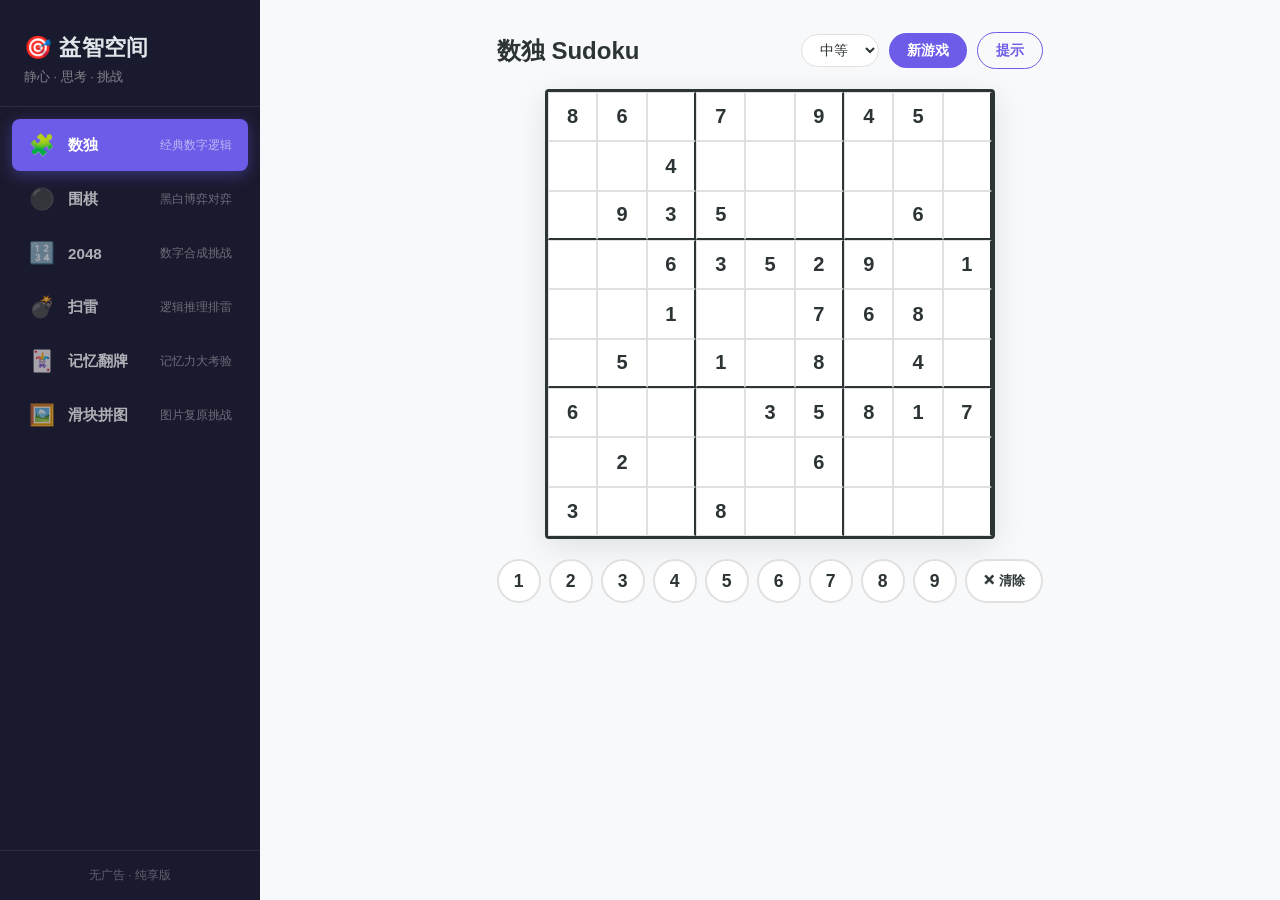
==== index.html @ 1941f1c5 "🎯 益智游戏空间：数独、围棋、2048、扫雷、记忆翻牌、滑块拼图" ====
<!DOCTYPE html>
<html lang="zh-CN">
<head>
    <meta charset="UTF-8">
    <meta name="viewport" content="width=device-width, initial-scale=1.0">
    <title>益智游戏 - 简约游戏空间</title>
    <link rel="stylesheet" href="css/style.css">
</head>
<body>
    <div class="app">
        <!-- 侧边栏 -->
        <aside class="sidebar" id="sidebar">
            <div class="sidebar-header">
                <h1 class="logo">🎯 益智空间</h1>
                <p class="subtitle">静心 · 思考 · 挑战</p>
            </div>
            <nav class="game-nav">
                <button class="game-nav-item active" data-game="sudoku">
                    <span class="nav-icon">🧩</span>
                    <span class="nav-text">数独</span>
                    <span class="nav-desc">经典数字逻辑</span>
                </button>
                <button class="game-nav-item" data-game="go">
                    <span class="nav-icon">⚫</span>
                    <span class="nav-text">围棋</span>
                    <span class="nav-desc">黑白博弈对弈</span>
                </button>
                <button class="game-nav-item" data-game="2048">
                    <span class="nav-icon">🔢</span>
                    <span class="nav-text">2048</span>
                    <span class="nav-desc">数字合成挑战</span>
                </button>
                <button class="game-nav-item" data-game="minesweeper">
                    <span class="nav-icon">💣</span>
                    <span class="nav-text">扫雷</span>
                    <span class="nav-desc">逻辑推理排雷</span>
                </button>
                <button class="game-nav-item" data-game="memory">
                    <span class="nav-icon">🃏</span>
                    <span class="nav-text">记忆翻牌</span>
                    <span class="nav-desc">记忆力大考验</span>
                </button>
                <button class="game-nav-item" data-game="puzzle">
                    <span class="nav-icon">🖼️</span>
                    <span class="nav-text">滑块拼图</span>
                    <span class="nav-desc">图片复原挑战</span>
                </button>
            </nav>
            <div class="sidebar-footer">
                <p>无广告 · 纯享版</p>
            </div>
        </aside>

        <!-- 主内容区 -->
        <main class="main">
            <!-- 移动端菜单按钮 -->
            <button class="menu-toggle" id="menuToggle" aria-label="菜单">
                <span></span><span></span><span></span>
            </button>

            <!-- 游戏容器 -->
            <div class="game-container" id="gameContainer">
                <!-- 数独 -->
                <div class="game-panel active" id="game-sudoku">
                    <div class="game-header">
                        <h2>数独 Sudoku</h2>
                        <div class="game-controls">
                            <select id="sudokuDifficulty" class="select-sm">
                                <option value="easy">简单</option>
                                <option value="medium" selected>中等</option>
                                <option value="hard">困难</option>
                            </select>
                            <button class="btn btn-primary" id="sudokuNewGame">新游戏</button>
                            <button class="btn btn-outline" id="sudokuHint">提示</button>
                        </div>
                    </div>
                    <div class="sudoku-board" id="sudokuBoard"></div>
                    <div class="sudoku-numpad" id="sudokuNumpad"></div>
                </div>

                <!-- 围棋 -->
                <div class="game-panel" id="game-go">
                    <div class="game-header">
                        <h2>围棋 Go</h2>
                        <div class="game-controls">
                            <span class="turn-indicator" id="goTurn">⚫ 黑方回合</span>
                            <span class="score" id="goScore">黑 0 : 0 白</span>
                            <button class="btn btn-outline" id="goPass">弃权</button>
                            <button class="btn btn-primary" id="goNewGame">新游戏</button>
                        </div>
                    </div>
                    <div class="go-board-wrapper">
                        <canvas id="goBoard" width="540" height="540"></canvas>
                    </div>
                </div>

                <!-- 2048 -->
                <div class="game-panel" id="game-2048">
                    <div class="game-header">
                        <h2>2048</h2>
                        <div class="game-controls">
                            <span class="score-display">🏆 <strong id="tfeScore">0</strong></span>
                            <span class="score-display">⭐ <strong id="tfeBest">0</strong></span>
                            <button class="btn btn-primary" id="tfeNewGame">新游戏</button>
                        </div>
                    </div>
                    <div class="tfe-board" id="tfeBoard"></div>
                    <p class="game-hint">使用方向键 ↑↓←→ 或滑动操作</p>
                </div>

                <!-- 扫雷 -->
                <div class="game-panel" id="game-minesweeper">
                    <div class="game-header">
                        <h2>扫雷 Minesweeper</h2>
                        <div class="game-controls">
                            <select id="msDifficulty" class="select-sm">
                                <option value="easy" selected>初级 (9×9)</option>
                                <option value="medium">中级 (16×16)</option>
                                <option value="hard">高级 (30×16)</option>
                            </select>
                            <span class="mine-count">💣 <strong id="msMinesLeft">10</strong></span>
                            <span class="timer">⏱ <strong id="msTimer">0</strong>s</span>
                            <button class="btn btn-primary" id="msNewGame">新游戏</button>
                        </div>
                    </div>
                    <div class="ms-board" id="msBoard"></div>
                </div>

                <!-- 记忆翻牌 -->
                <div class="game-panel" id="game-memory">
                    <div class="game-header">
                        <h2>记忆翻牌 Memory</h2>
                        <div class="game-controls">
                            <span class="score-display">🔄 <strong id="memMoves">0</strong> 步</span>
                            <span class="score-display">✅ <strong id="memPairs">0</strong>/8</span>
                            <button class="btn btn-primary" id="memNewGame">新游戏</button>
                        </div>
                    </div>
                    <div class="memory-board" id="memBoard"></div>
                </div>

                <!-- 滑块拼图 -->
                <div class="game-panel" id="game-puzzle">
                    <div class="game-header">
                        <h2>滑块拼图 Sliding Puzzle</h2>
                        <div class="game-controls">
                            <span class="score-display">🔄 <strong id="puzMoves">0</strong> 步</span>
                            <button class="btn btn-outline" id="puzShuffle">打乱</button>
                            <button class="btn btn-primary" id="puzNewGame">新游戏</button>
                        </div>
                    </div>
                    <div class="puzzle-board" id="puzBoard"></div>
                </div>
            </div>
        </main>
    </div>

    <script src="js/sudoku.js"></script>
    <script src="js/go.js"></script>
    <script src="js/game2048.js"></script>
    <script src="js/minesweeper.js"></script>
    <script src="js/memory.js"></script>
    <script src="js/puzzle.js"></script>
    <script src="js/main.js"></script>
</body>
</html>
---- css/style.css ----
/* === 全局重置 & 变量 === */
:root {
    --bg: #f8f9fa;
    --bg-card: #ffffff;
    --bg-sidebar: #1a1a2e;
    --text: #2d3436;
    --text-light: #636e72;
    --text-sidebar: #dfe6e9;
    --primary: #6c5ce7;
    --primary-hover: #5a4bd1;
    --accent: #a29bfe;
    --border: #e0e0e0;
    --shadow: 0 2px 12px rgba(0,0,0,0.06);
    --shadow-lg: 0 8px 32px rgba(0,0,0,0.10);
    --radius: 12px;
    --radius-sm: 8px;
    --transition: 0.2s cubic-bezier(0.4, 0, 0.2, 1);
}

* {
    margin: 0;
    padding: 0;
    box-sizing: border-box;
}

body {
    font-family: -apple-system, BlinkMacSystemFont, "Segoe UI", "PingFang SC", "Microsoft YaHei", sans-serif;
    background: var(--bg);
    color: var(--text);
    min-height: 100vh;
    overflow-x: hidden;
    -webkit-font-smoothing: antialiased;
}

/* === 布局 === */
.app {
    display: flex;
    min-height: 100vh;
}

/* === 侧边栏 === */
.sidebar {
    width: 260px;
    background: var(--bg-sidebar);
    color: var(--text-sidebar);
    display: flex;
    flex-direction: column;
    position: fixed;
    top: 0;
    left: 0;
    bottom: 0;
    z-index: 100;
    transition: transform var(--transition);
}

.sidebar-header {
    padding: 32px 24px 20px;
    border-bottom: 1px solid rgba(255,255,255,0.08);
}

.logo {
    font-size: 1.4rem;
    font-weight: 700;
    letter-spacing: 0.02em;
}

.subtitle {
    font-size: 0.8rem;
    color: rgba(255,255,255,0.45);
    margin-top: 6px;
}

.game-nav {
    flex: 1;
    padding: 12px;
    display: flex;
    flex-direction: column;
    gap: 2px;
    overflow-y: auto;
}

.game-nav-item {
    display: flex;
    align-items: center;
    gap: 12px;
    width: 100%;
    padding: 14px 16px;
    border: none;
    border-radius: var(--radius-sm);
    background: transparent;
    color: rgba(255,255,255,0.65);
    cursor: pointer;
    text-align: left;
    transition: all var(--transition);
    font-size: 0.95rem;
}

.game-nav-item:hover {
    background: rgba(255,255,255,0.08);
    color: #fff;
}

.game-nav-item.active {
    background: var(--primary);
    color: #fff;
    box-shadow: 0 4px 15px rgba(108, 92, 231, 0.4);
}

.nav-icon {
    font-size: 1.3rem;
    width: 28px;
    text-align: center;
    flex-shrink: 0;
}

.nav-text {
    font-weight: 600;
    flex-shrink: 0;
}

.nav-desc {
    font-size: 0.75rem;
    opacity: 0.55;
    margin-left: auto;
    white-space: nowrap;
}

.sidebar-footer {
    padding: 16px 24px;
    border-top: 1px solid rgba(255,255,255,0.08);
    font-size: 0.75rem;
    color: rgba(255,255,255,0.3);
    text-align: center;
}

/* === 主内容 === */
.main {
    flex: 1;
    margin-left: 260px;
    padding: 32px;
    display: flex;
    flex-direction: column;
    align-items: center;
    min-height: 100vh;
}

.menu-toggle {
    display: none;
    position: fixed;
    top: 16px;
    left: 16px;
    z-index: 200;
    width: 44px;
    height: 44px;
    border-radius: 50%;
    border: none;
    background: var(--bg-card);
    box-shadow: var(--shadow);
    cursor: pointer;
    flex-direction: column;
    align-items: center;
    justify-content: center;
    gap: 4px;
}

.menu-toggle span {
    display: block;
    width: 20px;
    height: 2px;
    background: var(--text);
    border-radius: 1px;
    transition: var(--transition);
}

/* === 游戏面板 === */
.game-panel {
    display: none;
    width: 100%;
    max-width: 600px;
    flex-direction: column;
    align-items: center;
    gap: 20px;
}

.game-panel.active {
    display: flex;
}

.game-header {
    width: 100%;
    display: flex;
    flex-wrap: wrap;
    align-items: center;
    justify-content: space-between;
    gap: 12px;
}

.game-header h2 {
    font-size: 1.5rem;
    font-weight: 700;
    color: var(--text);
}

.game-controls {
    display: flex;
    align-items: center;
    gap: 10px;
    flex-wrap: wrap;
}

.game-hint {
    font-size: 0.85rem;
    color: var(--text-light);
    text-align: center;
    margin-top: 8px;
}

/* === 按钮 === */
.btn {
    padding: 8px 18px;
    border: none;
    border-radius: 20px;
    font-size: 0.88rem;
    font-weight: 600;
    cursor: pointer;
    transition: all var(--transition);
    white-space: nowrap;
}

.btn-primary {
    background: var(--primary);
    color: #fff;
}

.btn-primary:hover {
    background: var(--primary-hover);
    transform: translateY(-1px);
    box-shadow: 0 4px 12px rgba(108, 92, 231, 0.35);
}

.btn-outline {
    background: transparent;
    color: var(--primary);
    border: 1.5px solid var(--primary);
}

.btn-outline:hover {
    background: var(--primary);
    color: #fff;
}

.select-sm {
    padding: 7px 14px;
    border-radius: 20px;
    border: 1.5px solid var(--border);
    background: var(--bg-card);
    font-size: 0.85rem;
    color: var(--text);
    cursor: pointer;
    transition: var(--transition);
}

.select-sm:focus {
    outline: none;
    border-color: var(--primary);
}

.score-display, .turn-indicator, .score, .mine-count, .timer {
    font-size: 0.88rem;
    color: var(--text-light);
    white-space: nowrap;
}

.score-display strong, .score strong, .mine-count strong, .timer strong {
    color: var(--text);
}

/* === 数独 === */
.sudoku-board {
    display: grid;
    grid-template-columns: repeat(9, 1fr);
    width: 100%;
    max-width: 450px;
    aspect-ratio: 1;
    border: 3px solid var(--text);
    border-radius: 4px;
    background: var(--bg-card);
    box-shadow: var(--shadow-lg);
}

.sudoku-cell {
    aspect-ratio: 1;
    display: flex;
    align-items: center;
    justify-content: center;
    font-size: 1.25rem;
    font-weight: 600;
    cursor: pointer;
    border: 0.5px solid var(--border);
    transition: all var(--transition);
    color: var(--text);
    user-select: none;
}

.sudoku-cell:nth-child(3n) {
    border-right: 2px solid var(--text);
}

.sudoku-cell:nth-child(n+19):nth-child(-n+27),
.sudoku-cell:nth-child(n+46):nth-child(-n+54) {
    border-bottom: 2px solid var(--text);
}

.sudoku-cell:hover {
    background: rgba(108, 92, 231, 0.08);
}

.sudoku-cell.selected {
    background: rgba(108, 92, 231, 0.18);
    box-shadow: inset 0 0 0 2px var(--primary);
}

.sudoku-cell.given {
    color: var(--text);
    font-weight: 700;
}

.sudoku-cell.same-number {
    background: rgba(108, 92, 231, 0.1);
}

.sudoku-cell.error {
    color: #e74c3c;
    background: rgba(231, 76, 60, 0.08);
}

.sudoku-cell.hint {
    animation: pulse 0.6s ease-out;
}

@keyframes pulse {
    0% { background: var(--primary); color: #fff; transform: scale(1.08); }
    100% { background: transparent; color: var(--primary); transform: scale(1); }
}

.sudoku-numpad {
    display: flex;
    gap: 8px;
    flex-wrap: wrap;
    justify-content: center;
}

.numpad-btn {
    width: 44px;
    height: 44px;
    border-radius: 50%;
    border: 2px solid var(--border);
    background: var(--bg-card);
    font-size: 1.1rem;
    font-weight: 700;
    cursor: pointer;
    transition: all var(--transition);
    color: var(--text);
}

.numpad-btn:hover {
    border-color: var(--primary);
    background: rgba(108, 92, 231, 0.06);
    transform: translateY(-2px);
}

.numpad-btn.erase {
    font-size: 0.8rem;
    width: auto;
    padding: 0 16px;
    border-radius: 22px;
}

/* === 围棋 === */
.go-board-wrapper {
    background: var(--bg-card);
    border-radius: var(--radius);
    box-shadow: var(--shadow-lg);
    padding: 16px;
    overflow: auto;
    max-width: 100%;
}

.go-board-wrapper canvas {
    display: block;
    max-width: 100%;
    height: auto;
}

/* === 2048 === */
.tfe-board {
    display: grid;
    grid-template-columns: repeat(4, 1fr);
    gap: 10px;
    width: 100%;
    max-width: 380px;
    aspect-ratio: 1;
    background: #bbada0;
    border-radius: var(--radius);
    padding: 10px;
    box-shadow: var(--shadow-lg);
}

.tfe-cell {
    aspect-ratio: 1;
    display: flex;
    align-items: center;
    justify-content: center;
    font-size: 1.5rem;
    font-weight: 700;
    border-radius: 6px;
    background: #cdc1b4;
    color: #776e65;
    transition: all 0.1s ease;
}

.tfe-cell[data-value="2"] { background: #eee4da; }
.tfe-cell[data-value="4"] { background: #ede0c8; }
.tfe-cell[data-value="8"] { background: #f2b179; color: #fff; }
.tfe-cell[data-value="16"] { background: #f59563; color: #fff; }
.tfe-cell[data-value="32"] { background: #f67c5f; color: #fff; }
.tfe-cell[data-value="64"] { background: #f65e3b; color: #fff; }
.tfe-cell[data-value="128"] { background: #edcf72; color: #fff; font-size: 1.2rem; }
.tfe-cell[data-value="256"] { background: #edcc61; color: #fff; font-size: 1.2rem; }
.tfe-cell[data-value="512"] { background: #edc850; color: #fff; font-size: 1.2rem; }
.tfe-cell[data-value="1024"] { background: #edc53f; color: #fff; font-size: 1rem; }
.tfe-cell[data-value="2048"] { background: #edc22e; color: #fff; font-size: 1rem; }

/* === 扫雷 === */
.ms-board {
    display: inline-grid;
    gap: 1px;
    background: #bdbdbd;
    border: 3px solid #7b7b7b;
    border-radius: 2px;
    box-shadow: var(--shadow-lg);
    user-select: none;
}

.ms-cell {
    width: 30px;
    height: 30px;
    display: flex;
    align-items: center;
    justify-content: center;
    font-weight: 700;
    font-size: 0.85rem;
    cursor: pointer;
    background: #c0c0c0;
    border: 2px outset #fff;
    transition: none;
}

.ms-cell:active {
    border-style: inset;
}

.ms-cell.revealed {
    background: #d0d0d0;
    border: 1px solid #999;
}

.ms-cell.flagged {
    background: #c0c0c0;
}

.ms-cell.mine {
    background: #e74c3c;
}

.ms-cell[data-count="1"] { color: #00f; }
.ms-cell[data-count="2"] { color: #008000; }
.ms-cell[data-count="3"] { color: #f00; }
.ms-cell[data-count="4"] { color: #000080; }
.ms-cell[data-count="5"] { color: #800000; }
.ms-cell[data-count="6"] { color: #008080; }
.ms-cell[data-count="7"] { color: #000; }
.ms-cell[data-count="8"] { color: #808080; }

/* === 记忆翻牌 === */
.memory-board {
    display: grid;
    grid-template-columns: repeat(4, 1fr);
    gap: 10px;
    width: 100%;
    max-width: 420px;
}

.mem-card {
    aspect-ratio: 1;
    perspective: 800px;
    cursor: pointer;
}

.mem-card-inner {
    position: relative;
    width: 100%;
    height: 100%;
    transition: transform 0.4s cubic-bezier(0.4, 0, 0.2, 1);
    transform-style: preserve-3d;
}

.mem-card.flipped .mem-card-inner {
    transform: rotateY(180deg);
}

.mem-card-front, .mem-card-back {
    position: absolute;
    inset: 0;
    backface-visibility: hidden;
    border-radius: var(--radius-sm);
    display: flex;
    align-items: center;
    justify-content: center;
    font-size: 2rem;
}

.mem-card-front {
    background: var(--primary);
    color: #fff;
    box-shadow: var(--shadow);
}

.mem-card-back {
    background: var(--bg-card);
    border: 2px solid var(--border);
    transform: rotateY(180deg);
    box-shadow: var(--shadow);
}

.mem-card.matched .mem-card-back {
    border-color: #27ae60;
    background: #eafaf1;
}

/* === 滑块拼图 === */
.puzzle-board {
    display: grid;
    grid-template-columns: repeat(4, 1fr);
    gap: 3px;
    width: 100%;
    max-width: 380px;
    aspect-ratio: 1;
    background: var(--text);
    border-radius: var(--radius);
    padding: 3px;
    box-shadow: var(--shadow-lg);
}

.puz-tile {
    aspect-ratio: 1;
    display: flex;
    align-items: center;
    justify-content: center;
    font-size: 1.4rem;
    font-weight: 700;
    border-radius: 6px;
    cursor: pointer;
    color: #fff;
    transition: all 0.12s ease;
    user-select: none;
}

.puz-tile.empty {
    background: transparent;
    cursor: default;
}

/* === 覆盖层（移动端侧边栏） === */
.overlay {
    display: none;
    position: fixed;
    inset: 0;
    background: rgba(0,0,0,0.5);
    z-index: 99;
}

.overlay.active {
    display: block;
}

/* === 响应式 === */
@media (max-width: 768px) {
    .sidebar {
        transform: translateX(-100%);
    }

    .sidebar.open {
        transform: translateX(0);
    }

    .main {
        margin-left: 0;
        padding: 20px 12px;
    }

    .menu-toggle {
        display: flex;
    }

    .game-nav-item .nav-desc {
        display: none;
    }

    .game-header {
        flex-direction: column;
        align-items: flex-start;
    }

    .sudoku-board {
        max-width: 100%;
    }

    .sudoku-cell {
        font-size: 1rem;
    }

    .ms-cell {
        width: 24px;
        height: 24px;
        font-size: 0.7rem;
    }

    .tfe-cell {
        font-size: 1.1rem;
    }

    .game-panel {
        padding-top: 20px;
    }
}

@media (max-width: 400px) {
    .main {
        padding: 12px 6px;
    }

    .numpad-btn {
        width: 36px;
        height: 36px;
        font-size: 0.95rem;
    }

    .ms-cell {
        width: 20px;
        height: 20px;
        font-size: 0.65rem;
    }
}
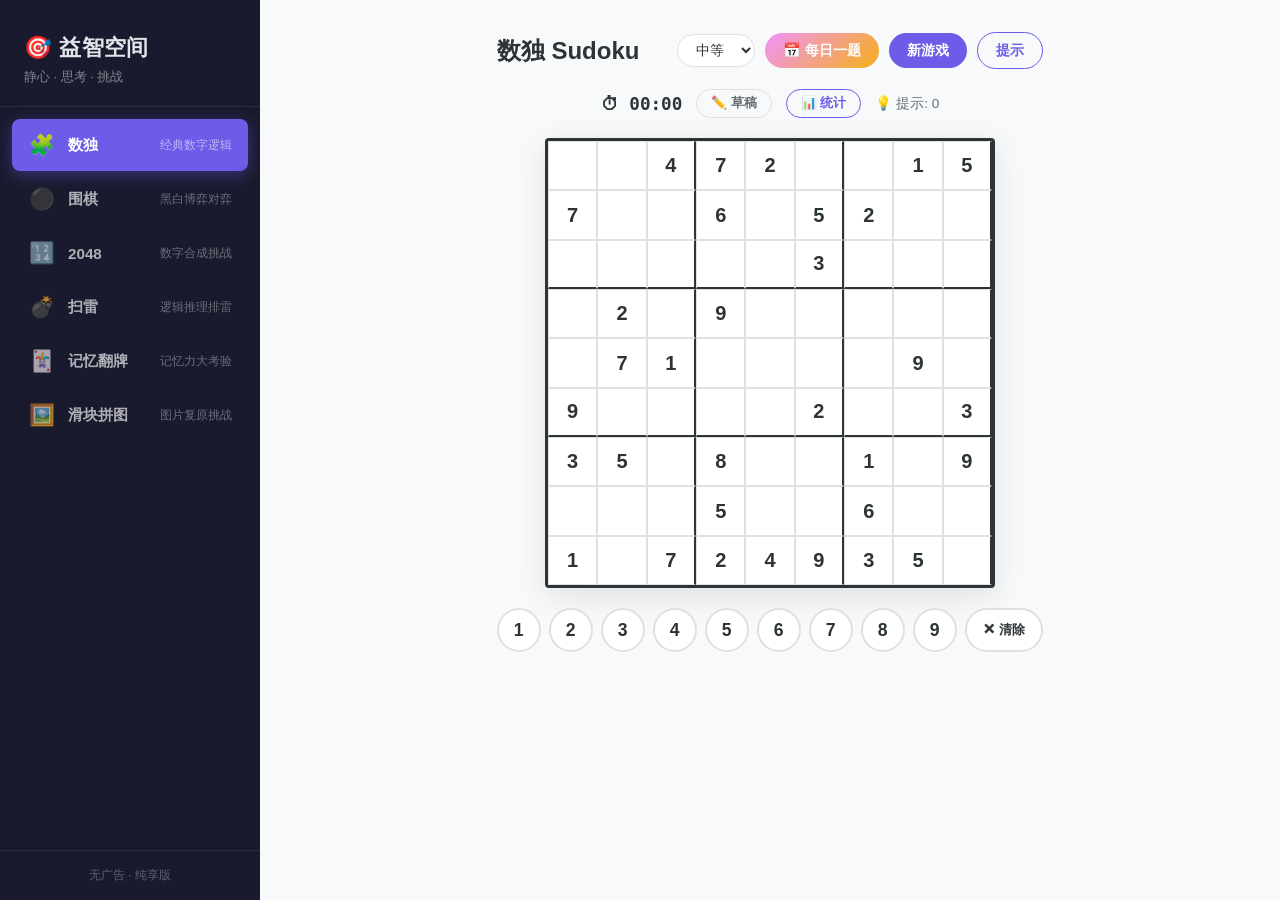
==== commit 7e724c23: "✨ 数独大升级：草稿模式、六级难度、每日一题、计时器、统计面板" ====
--- a/index.html
+++ b/index.html
@@ -66,16 +66,59 @@
                         <h2>数独 Sudoku</h2>
                         <div class="game-controls">
                             <select id="sudokuDifficulty" class="select-sm">
+                                <option value="very_easy">入门</option>
                                 <option value="easy">简单</option>
                                 <option value="medium" selected>中等</option>
                                 <option value="hard">困难</option>
+                                <option value="expert">专家</option>
+                                <option value="master">大师</option>
                             </select>
+                            <button class="btn btn-accent" id="sudokuDaily">📅 每日一题</button>
                             <button class="btn btn-primary" id="sudokuNewGame">新游戏</button>
                             <button class="btn btn-outline" id="sudokuHint">提示</button>
                         </div>
                     </div>
+                    <div class="sudoku-info">
+                        <span class="timer-display" id="sudokuTimerDisplay">⏱ <strong id="sudokuTimer">00:00</strong></span>
+                        <button class="btn btn-sm btn-draft" id="sudokuDraftToggle">✏️ 草稿</button>
+                        <button class="btn btn-sm btn-outline" id="sudokuStatsBtn">📊 统计</button>
+                        <span class="hint-count" id="sudokuHintCount">💡 提示: 0</span>
+                    </div>
                     <div class="sudoku-board" id="sudokuBoard"></div>
                     <div class="sudoku-numpad" id="sudokuNumpad"></div>
+                </div>
+
+                <!-- 统计弹窗 -->
+                <div class="stats-modal" id="sudokuStatsModal">
+                    <div class="stats-overlay"></div>
+                    <div class="stats-panel">
+                        <div class="stats-header">
+                            <h3>📊 数独统计</h3>
+                            <button class="stats-close-btn" id="statsClose">✕</button>
+                        </div>
+                        <div class="stats-summary">
+                            <div class="stat-item">
+                                <span class="stat-value" id="statTotal">0</span>
+                                <span class="stat-label">完成数</span>
+                            </div>
+                            <div class="stat-item">
+                                <span class="stat-value" id="statBestTime">--:--</span>
+                                <span class="stat-label">最佳时间</span>
+                            </div>
+                            <div class="stat-item">
+                                <span class="stat-value" id="statAvgTime">--:--</span>
+                                <span class="stat-label">平均时间</span>
+                            </div>
+                            <div class="stat-item">
+                                <span class="stat-value" id="statStreak">0</span>
+                                <span class="stat-label">连续天数</span>
+                            </div>
+                        </div>
+                        <h4>最近记录</h4>
+                        <div class="stats-history" id="statsHistory">
+                            <p class="stats-empty">暂无记录，快去挑战吧！</p>
+                        </div>
+                    </div>
                 </div>
 
                 <!-- 围棋 -->
--- a/css/style.css
+++ b/css/style.css
@@ -376,6 +376,234 @@
     border-radius: 22px;
 }
 
+/* === 数独增强 === */
+.sudoku-info {
+    width: 100%;
+    display: flex;
+    align-items: center;
+    justify-content: center;
+    gap: 14px;
+    flex-wrap: wrap;
+}
+
+.timer-display {
+    font-size: 1.1rem;
+    font-weight: 600;
+    color: var(--text);
+    font-variant-numeric: tabular-nums;
+    font-family: "SF Mono", "Cascadia Code", "Consolas", monospace;
+}
+
+.timer-display.running {
+    color: var(--primary);
+}
+
+.hint-count {
+    font-size: 0.85rem;
+    color: var(--text-light);
+}
+
+.btn-accent {
+    background: linear-gradient(135deg, #f093fb, #f5af19);
+    color: #fff;
+    border: none;
+}
+
+.btn-accent:hover {
+    transform: translateY(-1px);
+    box-shadow: 0 4px 15px rgba(240, 147, 251, 0.4);
+}
+
+.btn-sm {
+    padding: 5px 14px;
+    font-size: 0.8rem;
+    border-radius: 16px;
+}
+
+.btn-draft {
+    background: transparent;
+    color: var(--text-light);
+    border: 1.5px solid var(--border);
+    transition: all var(--transition);
+}
+
+.btn-draft:hover {
+    border-color: var(--primary);
+    color: var(--primary);
+}
+
+.btn-draft.active {
+    background: #fff3cd;
+    color: #856404;
+    border-color: #ffc107;
+}
+
+/* 草稿数字 */
+.sudoku-cell .draft-grid {
+    display: grid;
+    grid-template-columns: repeat(3, 1fr);
+    grid-template-rows: repeat(3, 1fr);
+    width: 100%;
+    height: 100%;
+    padding: 1px;
+}
+
+.sudoku-cell .draft-num {
+    display: flex;
+    align-items: center;
+    justify-content: center;
+    font-size: 0.45rem;
+    font-weight: 500;
+    color: #888;
+    line-height: 1;
+}
+
+/* === 统计弹窗 === */
+.stats-modal {
+    display: none;
+    position: fixed;
+    inset: 0;
+    z-index: 300;
+    align-items: center;
+    justify-content: center;
+}
+
+.stats-modal.open {
+    display: flex;
+}
+
+.stats-overlay {
+    position: absolute;
+    inset: 0;
+    background: rgba(0,0,0,0.4);
+    backdrop-filter: blur(2px);
+}
+
+.stats-panel {
+    position: relative;
+    background: var(--bg-card);
+    border-radius: var(--radius);
+    box-shadow: var(--shadow-lg);
+    padding: 28px;
+    width: 90%;
+    max-width: 420px;
+    max-height: 80vh;
+    overflow-y: auto;
+    z-index: 1;
+    animation: slideUp 0.25s ease-out;
+}
+
+@keyframes slideUp {
+    from { opacity: 0; transform: translateY(20px); }
+    to { opacity: 1; transform: translateY(0); }
+}
+
+.stats-header {
+    display: flex;
+    align-items: center;
+    justify-content: space-between;
+    margin-bottom: 20px;
+}
+
+.stats-header h3 {
+    font-size: 1.2rem;
+}
+
+.stats-close-btn {
+    width: 32px;
+    height: 32px;
+    border-radius: 50%;
+    border: none;
+    background: var(--bg);
+    font-size: 1rem;
+    cursor: pointer;
+    display: flex;
+    align-items: center;
+    justify-content: center;
+    color: var(--text-light);
+    transition: var(--transition);
+}
+
+.stats-close-btn:hover {
+    background: #e74c3c;
+    color: #fff;
+}
+
+.stats-summary {
+    display: grid;
+    grid-template-columns: repeat(4, 1fr);
+    gap: 10px;
+    margin-bottom: 20px;
+}
+
+.stat-item {
+    text-align: center;
+    padding: 12px 6px;
+    background: var(--bg);
+    border-radius: var(--radius-sm);
+}
+
+.stat-value {
+    display: block;
+    font-size: 1.3rem;
+    font-weight: 700;
+    color: var(--primary);
+    font-family: "SF Mono", "Cascadia Code", "Consolas", monospace;
+}
+
+.stat-label {
+    display: block;
+    font-size: 0.7rem;
+    color: var(--text-light);
+    margin-top: 2px;
+}
+
+.stats-panel h4 {
+    font-size: 0.9rem;
+    margin-bottom: 8px;
+    color: var(--text);
+}
+
+.stats-history {
+    display: flex;
+    flex-direction: column;
+    gap: 6px;
+}
+
+.stats-empty {
+    text-align: center;
+    color: var(--text-light);
+    font-size: 0.85rem;
+    padding: 20px;
+}
+
+.stat-record {
+    display: flex;
+    align-items: center;
+    justify-content: space-between;
+    padding: 8px 12px;
+    background: var(--bg);
+    border-radius: 6px;
+    font-size: 0.82rem;
+}
+
+.stat-record .rec-date {
+    color: var(--text-light);
+}
+
+.stat-record .rec-time {
+    font-weight: 700;
+    font-family: "SF Mono", "Cascadia Code", "Consolas", monospace;
+    color: var(--primary);
+}
+
+.stat-record .rec-diff {
+    font-size: 0.7rem;
+    padding: 2px 8px;
+    border-radius: 10px;
+    background: var(--border);
+}
+
 /* === 围棋 === */
 .go-board-wrapper {
     background: var(--bg-card);
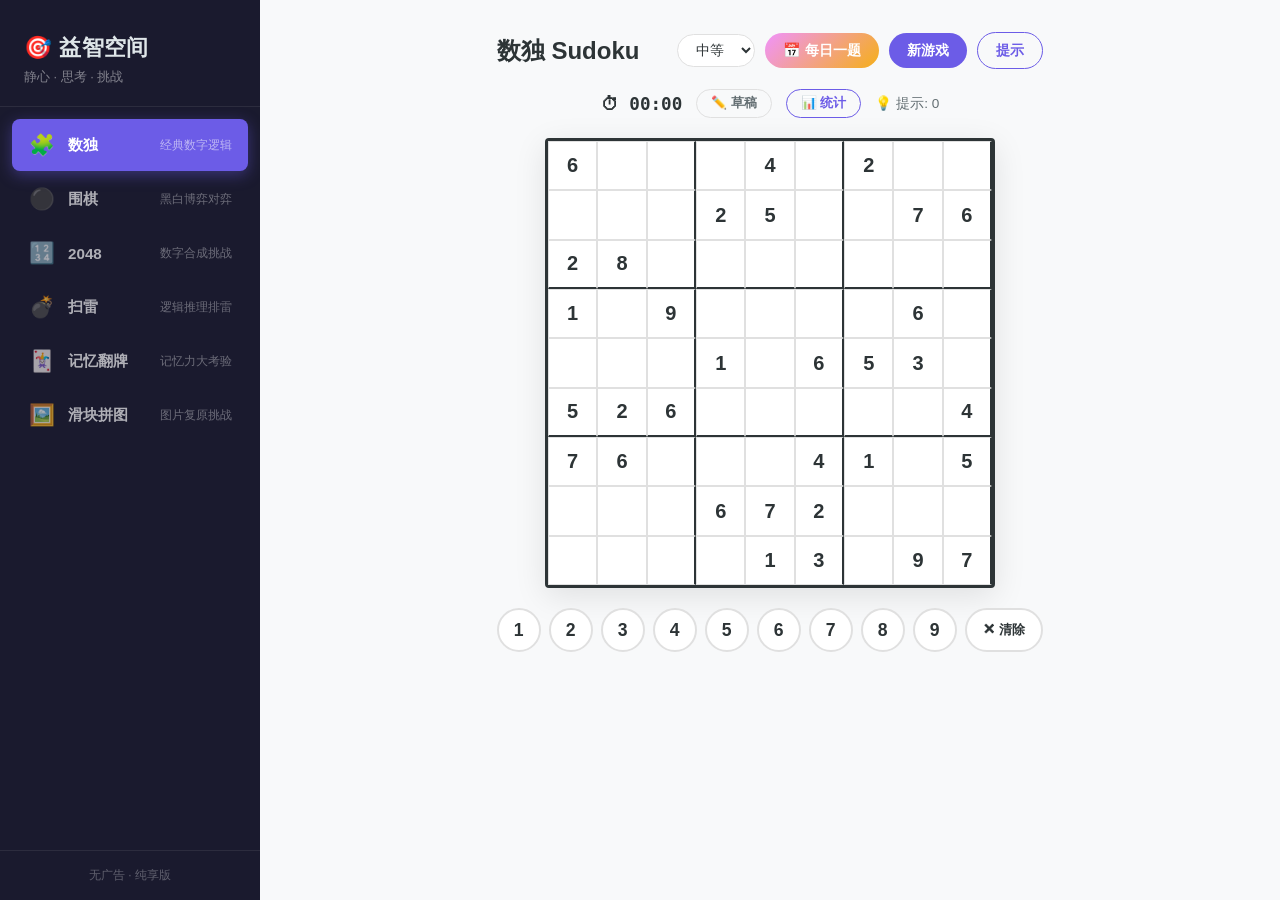
==== commit f4ab3d51: "🎯 围棋大升级：残局练习(12题)、AI对战(Monte Carlo)、胜率显示、AI提示、13x13/19x19棋盘" ====
--- a/index.html
+++ b/index.html
@@ -125,15 +125,76 @@
                 <div class="game-panel" id="game-go">
                     <div class="game-header">
                         <h2>围棋 Go</h2>
-                        <div class="game-controls">
-                            <span class="turn-indicator" id="goTurn">⚫ 黑方回合</span>
-                            <span class="score" id="goScore">黑 0 : 0 白</span>
-                            <button class="btn btn-outline" id="goPass">弃权</button>
-                            <button class="btn btn-primary" id="goNewGame">新游戏</button>
-                        </div>
-                    </div>
-                    <div class="go-board-wrapper">
-                        <canvas id="goBoard" width="540" height="540"></canvas>
+                        <div class="go-tabs">
+                            <button class="go-tab active" data-gotab="practice">📚 残局练习</button>
+                            <button class="go-tab" data-gotab="ai">🤖 AI 对战</button>
+                            <button class="go-tab" data-gotab="pvp">👥 双人对弈</button>
+                        </div>
+                    </div>
+
+                    <!-- 残局练习面板 -->
+                    <div class="go-sub-panel active" id="goPanelPractice">
+                        <div class="practice-header">
+                            <span class="practice-title" id="practiceTitle">题目 1/12</span>
+                            <span class="practice-desc" id="practiceDesc">黑先，请吃掉白棋</span>
+                            <div class="practice-nav">
+                                <button class="btn btn-sm btn-outline" id="goPrevPuzzle">◀ 上一题</button>
+                                <button class="btn btn-sm btn-outline" id="goNextPuzzle">下一题 ▶</button>
+                                <button class="btn btn-sm btn-outline" id="goResetPuzzle">🔄 重置</button>
+                            </div>
+                            <span class="practice-result" id="practiceResult"></span>
+                        </div>
+                        <div class="go-board-wrapper">
+                            <canvas id="goPracticeBoard" width="540" height="540"></canvas>
+                        </div>
+                    </div>
+
+                    <!-- AI 对战面板 -->
+                    <div class="go-sub-panel" id="goPanelAI">
+                        <div class="go-controls-row">
+                            <span class="turn-indicator" id="goAITurn">🤖 AI 思考中...</span>
+                            <div class="go-winrate" id="goWinRate">
+                                <span class="wr-bar"><span class="wr-fill" id="wrBlackBar" style="width:50%"></span></span>
+                                <span class="wr-text">⚫ <strong id="wrBlack">50%</strong> : <strong id="wrWhite">50%</strong> ⚪</span>
+                            </div>
+                        </div>
+                        <div class="go-controls-row">
+                            <span class="score" id="goAIScore">黑 0 : 0 白</span>
+                            <select id="goBoardSize" class="select-sm">
+                                <option value="9">9×9 棋盘</option>
+                                <option value="13" selected>13×13 棋盘</option>
+                                <option value="19">19×19 棋盘</option>
+                            </select>
+                            <select id="goAIColor" class="select-sm">
+                                <option value="black">我执黑</option>
+                                <option value="white" selected>我执白</option>
+                            </select>
+                            <button class="btn btn-sm btn-outline" id="goAIHint">💡 AI 提示</button>
+                            <button class="btn btn-sm btn-outline" id="goAIPass">弃权</button>
+                            <button class="btn btn-sm btn-primary" id="goAINewGame">新游戏</button>
+                        </div>
+                        <div class="go-hint-display" id="goHintDisplay" style="display:none"></div>
+                        <div class="go-board-wrapper">
+                            <canvas id="goAIBoard" width="650" height="650"></canvas>
+                        </div>
+                    </div>
+
+                    <!-- 双人对弈面板 -->
+                    <div class="go-sub-panel" id="goPanelPVP">
+                        <div class="go-controls-row">
+                            <span class="turn-indicator" id="goPVPTurn">⚫ 黑方回合</span>
+                            <span class="score" id="goPVPScore">黑 0 : 0 白</span>
+                            <select id="goPVPSize" class="select-sm">
+                                <option value="9" selected>9×9</option>
+                                <option value="13">13×13</option>
+                                <option value="19">19×19</option>
+                            </select>
+                            <button class="btn btn-sm btn-outline" id="goPVPPass">弃权</button>
+                            <button class="btn btn-sm btn-primary" id="goPVPNewGame">新游戏</button>
+                        </div>
+                        <div class="go-board-wrapper">
+                            <canvas id="goPVPBoard" width="540" height="540"></canvas>
+                        </div>
                     </div>
                 </div>
 
--- a/css/style.css
+++ b/css/style.css
@@ -605,6 +605,137 @@
 }
 
 /* === 围棋 === */
+.go-tabs {
+    display: flex;
+    gap: 4px;
+    background: var(--bg);
+    border-radius: 22px;
+    padding: 4px;
+}
+
+.go-tab {
+    padding: 8px 18px;
+    border: none;
+    border-radius: 18px;
+    font-size: 0.88rem;
+    font-weight: 600;
+    cursor: pointer;
+    background: transparent;
+    color: var(--text-light);
+    transition: all var(--transition);
+    white-space: nowrap;
+}
+
+.go-tab.active {
+    background: var(--primary);
+    color: #fff;
+    box-shadow: 0 2px 8px rgba(108,92,231,0.3);
+}
+
+.go-tab:hover:not(.active) {
+    color: var(--text);
+    background: rgba(108,92,231,0.06);
+}
+
+.go-sub-panel {
+    display: none;
+    width: 100%;
+    flex-direction: column;
+    align-items: center;
+    gap: 14px;
+}
+
+.go-sub-panel.active {
+    display: flex;
+}
+
+.go-controls-row {
+    width: 100%;
+    display: flex;
+    align-items: center;
+    justify-content: center;
+    gap: 10px;
+    flex-wrap: wrap;
+}
+
+/* 胜率条 */
+.go-winrate {
+    display: flex;
+    flex-direction: column;
+    align-items: center;
+    gap: 4px;
+}
+
+.wr-bar {
+    width: 160px;
+    height: 8px;
+    border-radius: 4px;
+    background: #ddd;
+    overflow: hidden;
+    display: flex;
+}
+
+.wr-fill {
+    height: 100%;
+    background: #333;
+    transition: width 0.5s ease;
+}
+
+.wr-text {
+    font-size: 0.78rem;
+    color: var(--text-light);
+    font-weight: 600;
+}
+
+.wr-text strong {
+    color: var(--text);
+}
+
+/* 残局练习 */
+.practice-header {
+    display: flex;
+    flex-direction: column;
+    align-items: center;
+    gap: 8px;
+    width: 100%;
+}
+
+.practice-title {
+    font-size: 1rem;
+    font-weight: 700;
+    color: var(--primary);
+}
+
+.practice-desc {
+    font-size: 0.9rem;
+    color: var(--text-light);
+}
+
+.practice-nav {
+    display: flex;
+    gap: 8px;
+}
+
+.practice-result {
+    font-size: 1rem;
+    font-weight: 700;
+    min-height: 28px;
+}
+
+.practice-result.success { color: #27ae60; }
+.practice-result.fail { color: #e74c3c; }
+
+/* AI 提示显示 */
+.go-hint-display {
+    font-size: 0.85rem;
+    color: var(--text-light);
+    background: #fffbe6;
+    border: 1px solid #ffe58f;
+    border-radius: var(--radius-sm);
+    padding: 8px 16px;
+    text-align: center;
+}
+
 .go-board-wrapper {
     background: var(--bg-card);
     border-radius: var(--radius);
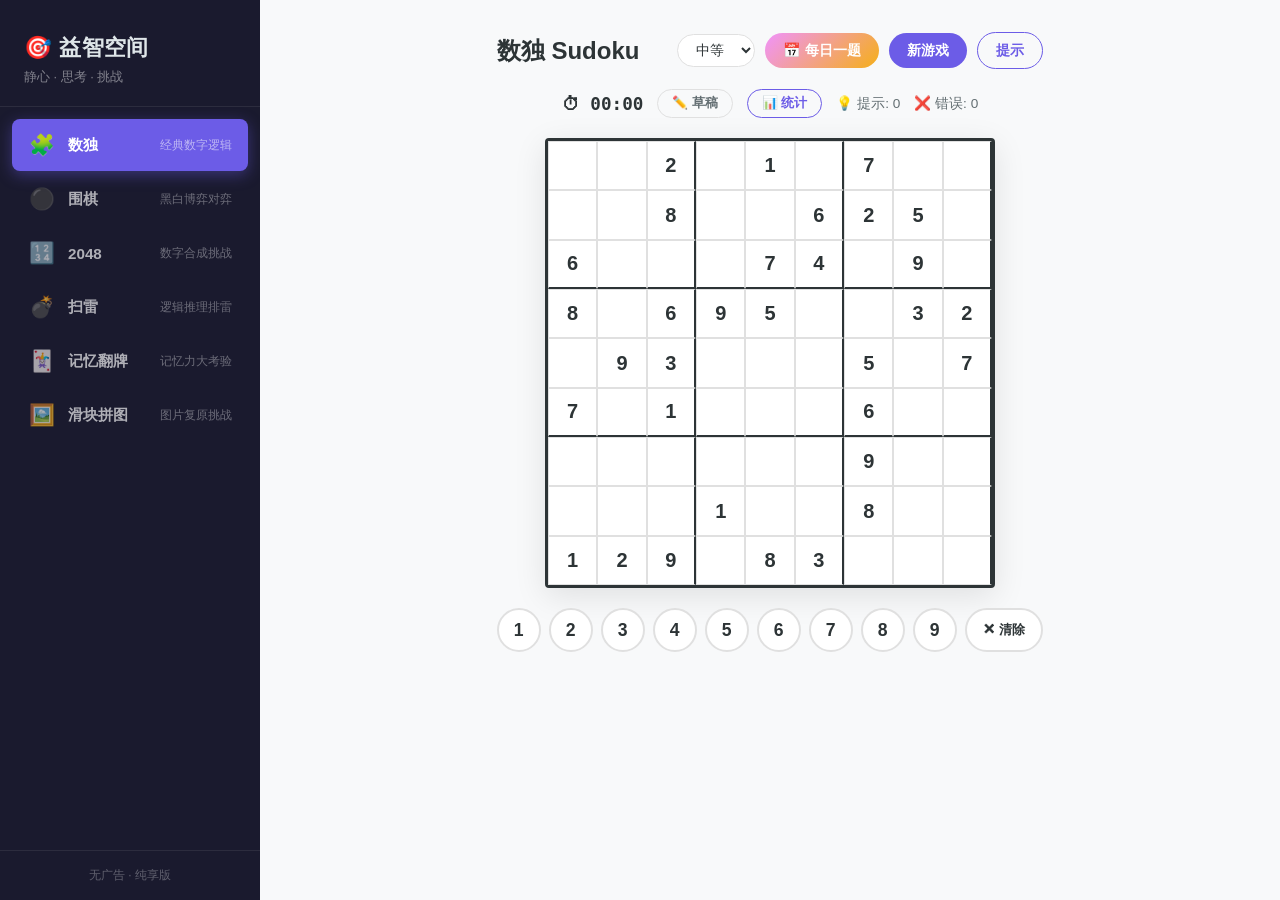
==== commit 9b724266: "✨ 数独新增错误次数统计" ====
--- a/index.html
+++ b/index.html
@@ -83,6 +83,7 @@
                         <button class="btn btn-sm btn-draft" id="sudokuDraftToggle">✏️ 草稿</button>
                         <button class="btn btn-sm btn-outline" id="sudokuStatsBtn">📊 统计</button>
                         <span class="hint-count" id="sudokuHintCount">💡 提示: 0</span>
+                        <span class="hint-count" id="sudokuErrorCount">❌ 错误: 0</span>
                     </div>
                     <div class="sudoku-board" id="sudokuBoard"></div>
                     <div class="sudoku-numpad" id="sudokuNumpad"></div>
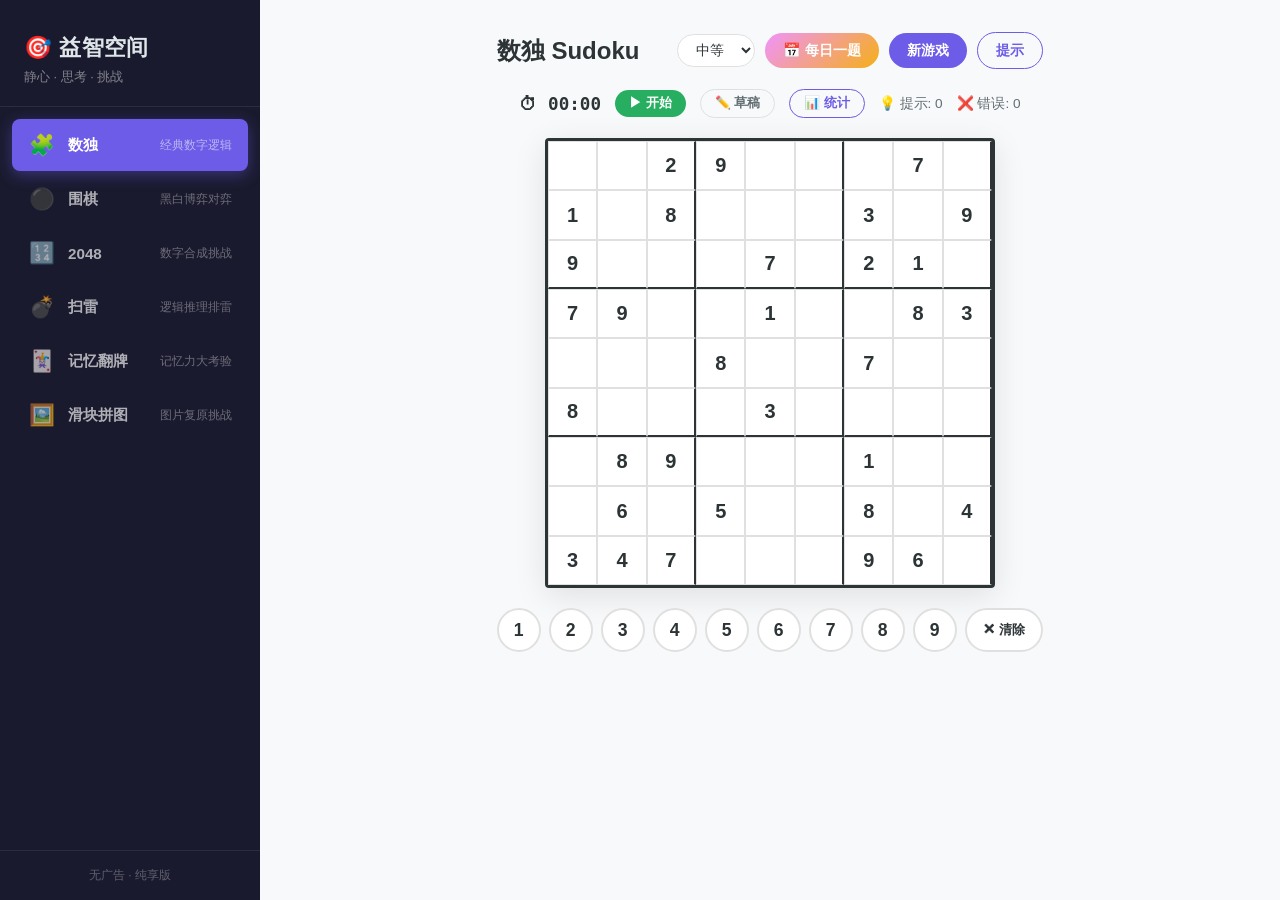
==== commit 2fdcd58e: "⏱ 数独计时改为手动开始/暂停" ====
--- a/index.html
+++ b/index.html
@@ -80,6 +80,7 @@
                     </div>
                     <div class="sudoku-info">
                         <span class="timer-display" id="sudokuTimerDisplay">⏱ <strong id="sudokuTimer">00:00</strong></span>
+                        <button class="btn btn-sm btn-start" id="sudokuTimerBtn">▶ 开始</button>
                         <button class="btn btn-sm btn-draft" id="sudokuDraftToggle">✏️ 草稿</button>
                         <button class="btn btn-sm btn-outline" id="sudokuStatsBtn">📊 统计</button>
                         <span class="hint-count" id="sudokuHintCount">💡 提示: 0</span>
--- a/css/style.css
+++ b/css/style.css
@@ -420,6 +420,26 @@
     border-radius: 16px;
 }
 
+.btn-start {
+    background: #27ae60;
+    color: #fff;
+    border: none;
+    font-weight: 700;
+}
+
+.btn-start:hover {
+    background: #219a52;
+    transform: translateY(-1px);
+}
+
+.btn-start.paused {
+    background: #f39c12;
+}
+
+.btn-start.paused:hover {
+    background: #e67e22;
+}
+
 .btn-draft {
     background: transparent;
     color: var(--text-light);
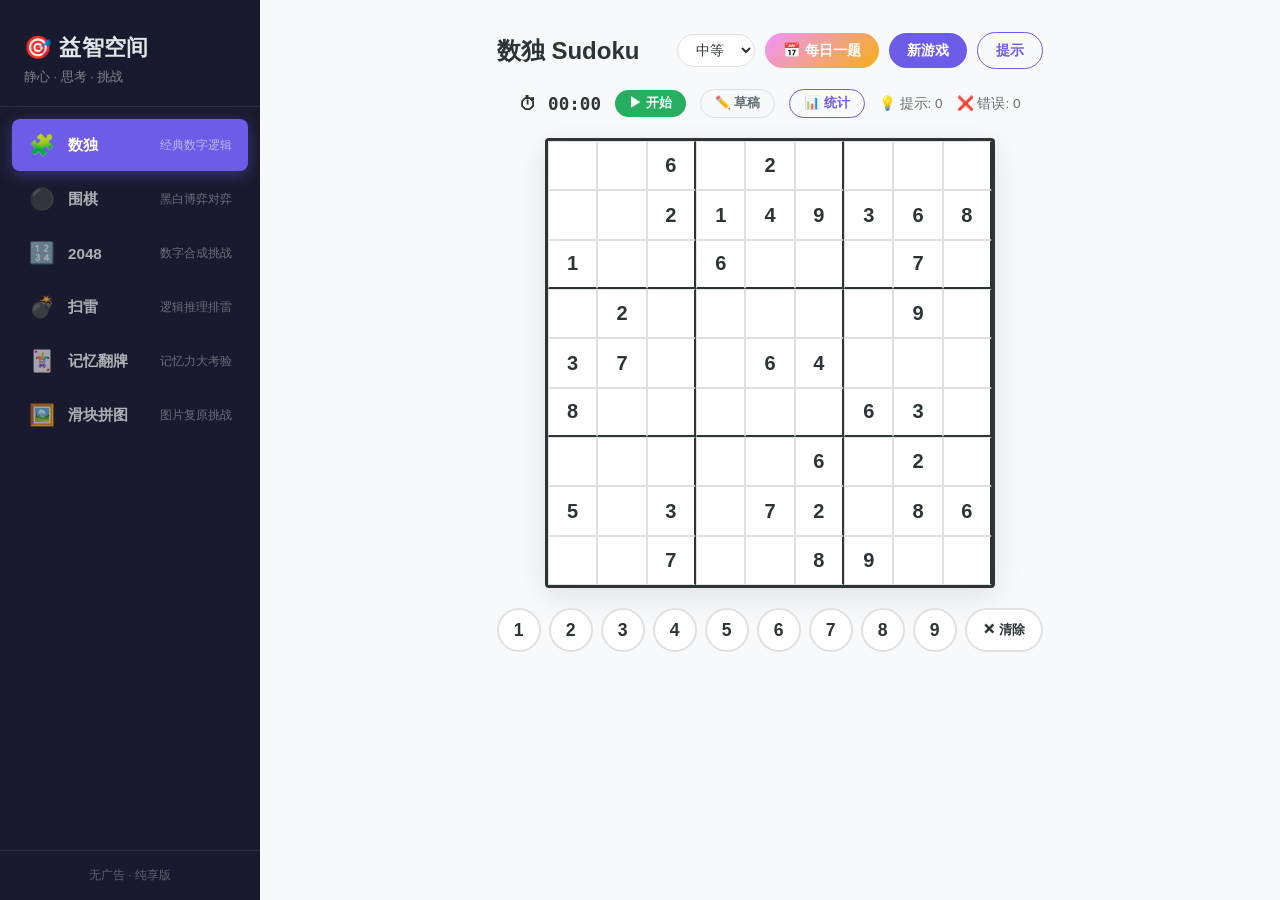
==== commit ed614575: "📚 残局练习：一步/多步分类、答题解析、多步演示" ====
--- a/index.html
+++ b/index.html
@@ -137,6 +137,11 @@
                     <!-- 残局练习面板 -->
                     <div class="go-sub-panel active" id="goPanelPractice">
                         <div class="practice-header">
+                            <div class="practice-category-tabs" id="practiceCategoryTabs">
+                                <button class="btn btn-sm category-tab active" data-cat="all">全部</button>
+                                <button class="btn btn-sm category-tab" data-cat="一步题">一步题</button>
+                                <button class="btn btn-sm category-tab" data-cat="多步题">多步题</button>
+                            </div>
                             <span class="practice-title" id="practiceTitle">题目 1/12</span>
                             <span class="practice-desc" id="practiceDesc">黑先，请吃掉白棋</span>
                             <div class="practice-nav">
@@ -149,6 +154,7 @@
                         <div class="go-board-wrapper">
                             <canvas id="goPracticeBoard" width="540" height="540"></canvas>
                         </div>
+                        <div class="practice-explanation" id="practiceExplanation" style="display:none"></div>
                     </div>
 
                     <!-- AI 对战面板 -->
--- a/css/style.css
+++ b/css/style.css
@@ -736,6 +736,25 @@
     gap: 8px;
 }
 
+.practice-category-tabs {
+    display: flex;
+    gap: 6px;
+    margin-bottom: 4px;
+}
+
+.category-tab {
+    background: var(--bg);
+    color: var(--text-light);
+    border: 1.5px solid var(--border);
+    font-weight: 500;
+}
+
+.category-tab.active {
+    background: var(--primary);
+    color: #fff;
+    border-color: var(--primary);
+}
+
 .practice-result {
     font-size: 1rem;
     font-weight: 700;
@@ -744,6 +763,24 @@
 
 .practice-result.success { color: #27ae60; }
 .practice-result.fail { color: #e74c3c; }
+
+.practice-explanation {
+    width: 100%;
+    max-width: 540px;
+    background: #f0fdf4;
+    border: 1px solid #86efac;
+    border-radius: var(--radius-sm);
+    padding: 14px 18px;
+    font-size: 0.9rem;
+    line-height: 1.7;
+    color: #166534;
+    animation: fadeIn 0.3s ease;
+}
+
+@keyframes fadeIn {
+    from { opacity: 0; transform: translateY(-8px); }
+    to { opacity: 1; transform: translateY(0); }
+}
 
 /* AI 提示显示 */
 .go-hint-display {
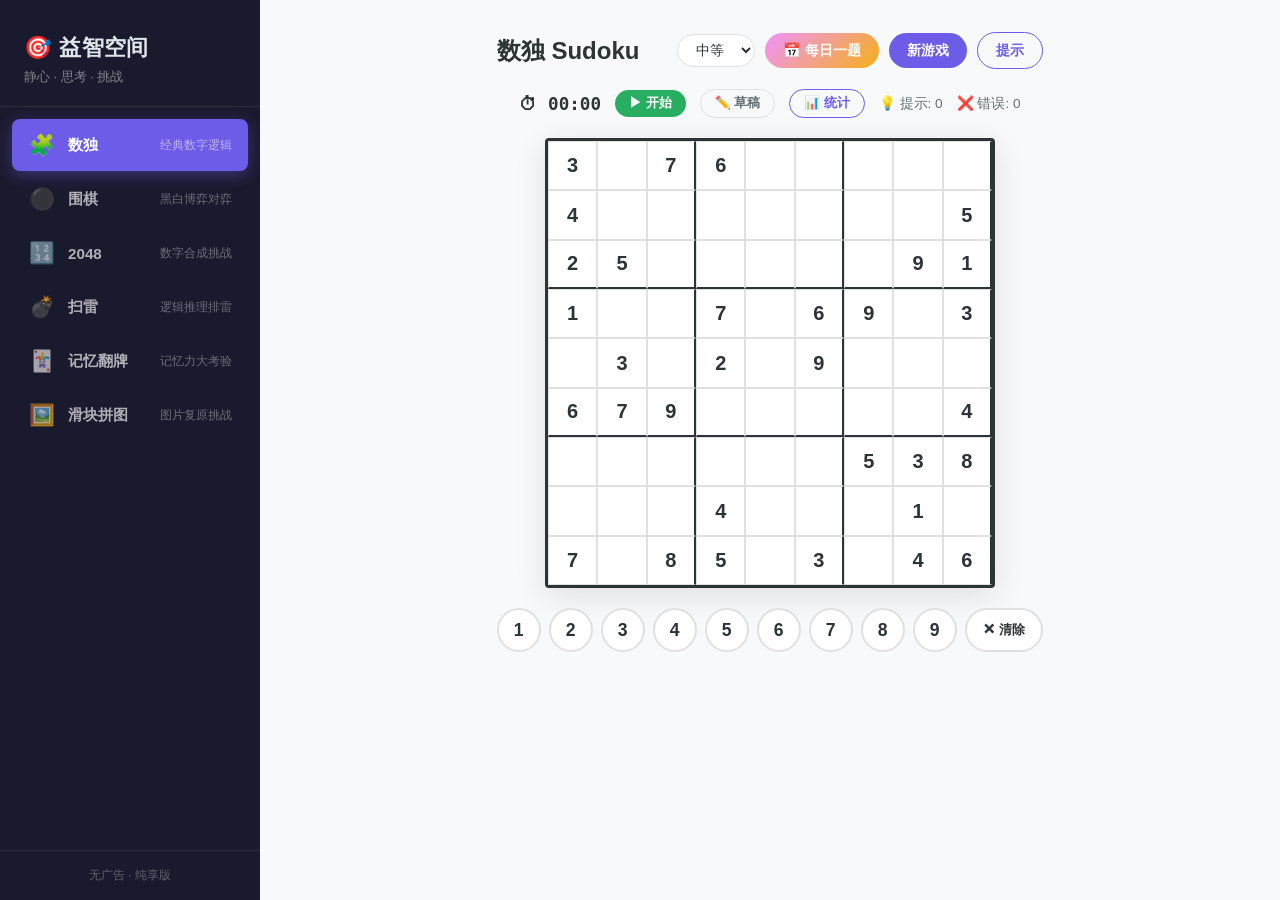
==== commit 1ded027f: "📚 围棋教程系统：3章9课27题+结构化教学+进度追踪" ====
--- a/index.html
+++ b/index.html
@@ -134,18 +134,23 @@
                         </div>
                     </div>
 
-                    <!-- 残局练习面板 -->
+                    <!-- 残局练习面板（教程模式） -->
                     <div class="go-sub-panel active" id="goPanelPractice">
+                        <!-- 章节选择 -->
+                        <div class="chapter-tabs" id="chapterTabs"></div>
+                        <!-- 课时选择 -->
+                        <div class="lesson-tabs" id="lessonTabs"></div>
+                        <!-- 教学文案 -->
+                        <div class="teaching-box" id="teachingBox" style="display:none">
+                            <div class="teaching-text" id="teachingText"></div>
+                        </div>
+                        <!-- 题目信息 -->
                         <div class="practice-header">
-                            <div class="practice-category-tabs" id="practiceCategoryTabs">
-                                <button class="btn btn-sm category-tab active" data-cat="all">全部</button>
-                                <button class="btn btn-sm category-tab" data-cat="一步题">一步题</button>
-                                <button class="btn btn-sm category-tab" data-cat="多步题">多步题</button>
-                            </div>
-                            <span class="practice-title" id="practiceTitle">题目 1/12</span>
+                            <span class="practice-title" id="practiceTitle">题目 1/3</span>
                             <span class="practice-desc" id="practiceDesc">黑先，请吃掉白棋</span>
                             <div class="practice-nav">
                                 <button class="btn btn-sm btn-outline" id="goPrevPuzzle">◀ 上一题</button>
+                                <span class="practice-progress" id="practiceProgress">1/3</span>
                                 <button class="btn btn-sm btn-outline" id="goNextPuzzle">下一题 ▶</button>
                                 <button class="btn btn-sm btn-outline" id="goResetPuzzle">🔄 重置</button>
                             </div>
--- a/css/style.css
+++ b/css/style.css
@@ -755,6 +755,67 @@
     border-color: var(--primary);
 }
 
+/* 章节 & 课时选择 */
+.chapter-tabs, .lesson-tabs {
+    display: flex;
+    gap: 6px;
+    flex-wrap: wrap;
+    justify-content: center;
+    width: 100%;
+}
+
+.chapter-tab, .lesson-tab {
+    padding: 6px 14px;
+    border-radius: 16px;
+    border: 1.5px solid var(--border);
+    background: var(--bg-card);
+    font-size: 0.82rem;
+    font-weight: 600;
+    cursor: pointer;
+    transition: all var(--transition);
+    color: var(--text-light);
+}
+
+.chapter-tab.active, .lesson-tab.active {
+    background: var(--primary);
+    color: #fff;
+    border-color: var(--primary);
+}
+
+.chapter-tab:hover:not(.active), .lesson-tab:hover:not(.active) {
+    border-color: var(--primary);
+    color: var(--primary);
+}
+
+.lesson-tab.done { border-color: #27ae60; color: #27ae60; }
+.lesson-tab.done::after { content: ' ✓'; }
+
+/* 教学文案 */
+.teaching-box {
+    width: 100%;
+    max-width: 540px;
+    background: #fffbeb;
+    border: 1px solid #fcd34d;
+    border-radius: var(--radius-sm);
+    padding: 16px 18px;
+    font-size: 0.88rem;
+    line-height: 1.8;
+    color: #92400e;
+}
+
+.teaching-text strong {
+    color: #b45309;
+    font-size: 0.95rem;
+}
+
+.practice-progress {
+    font-size: 0.85rem;
+    font-weight: 700;
+    color: var(--primary);
+    min-width: 32px;
+    text-align: center;
+}
+
 .practice-result {
     font-size: 1rem;
     font-weight: 700;
